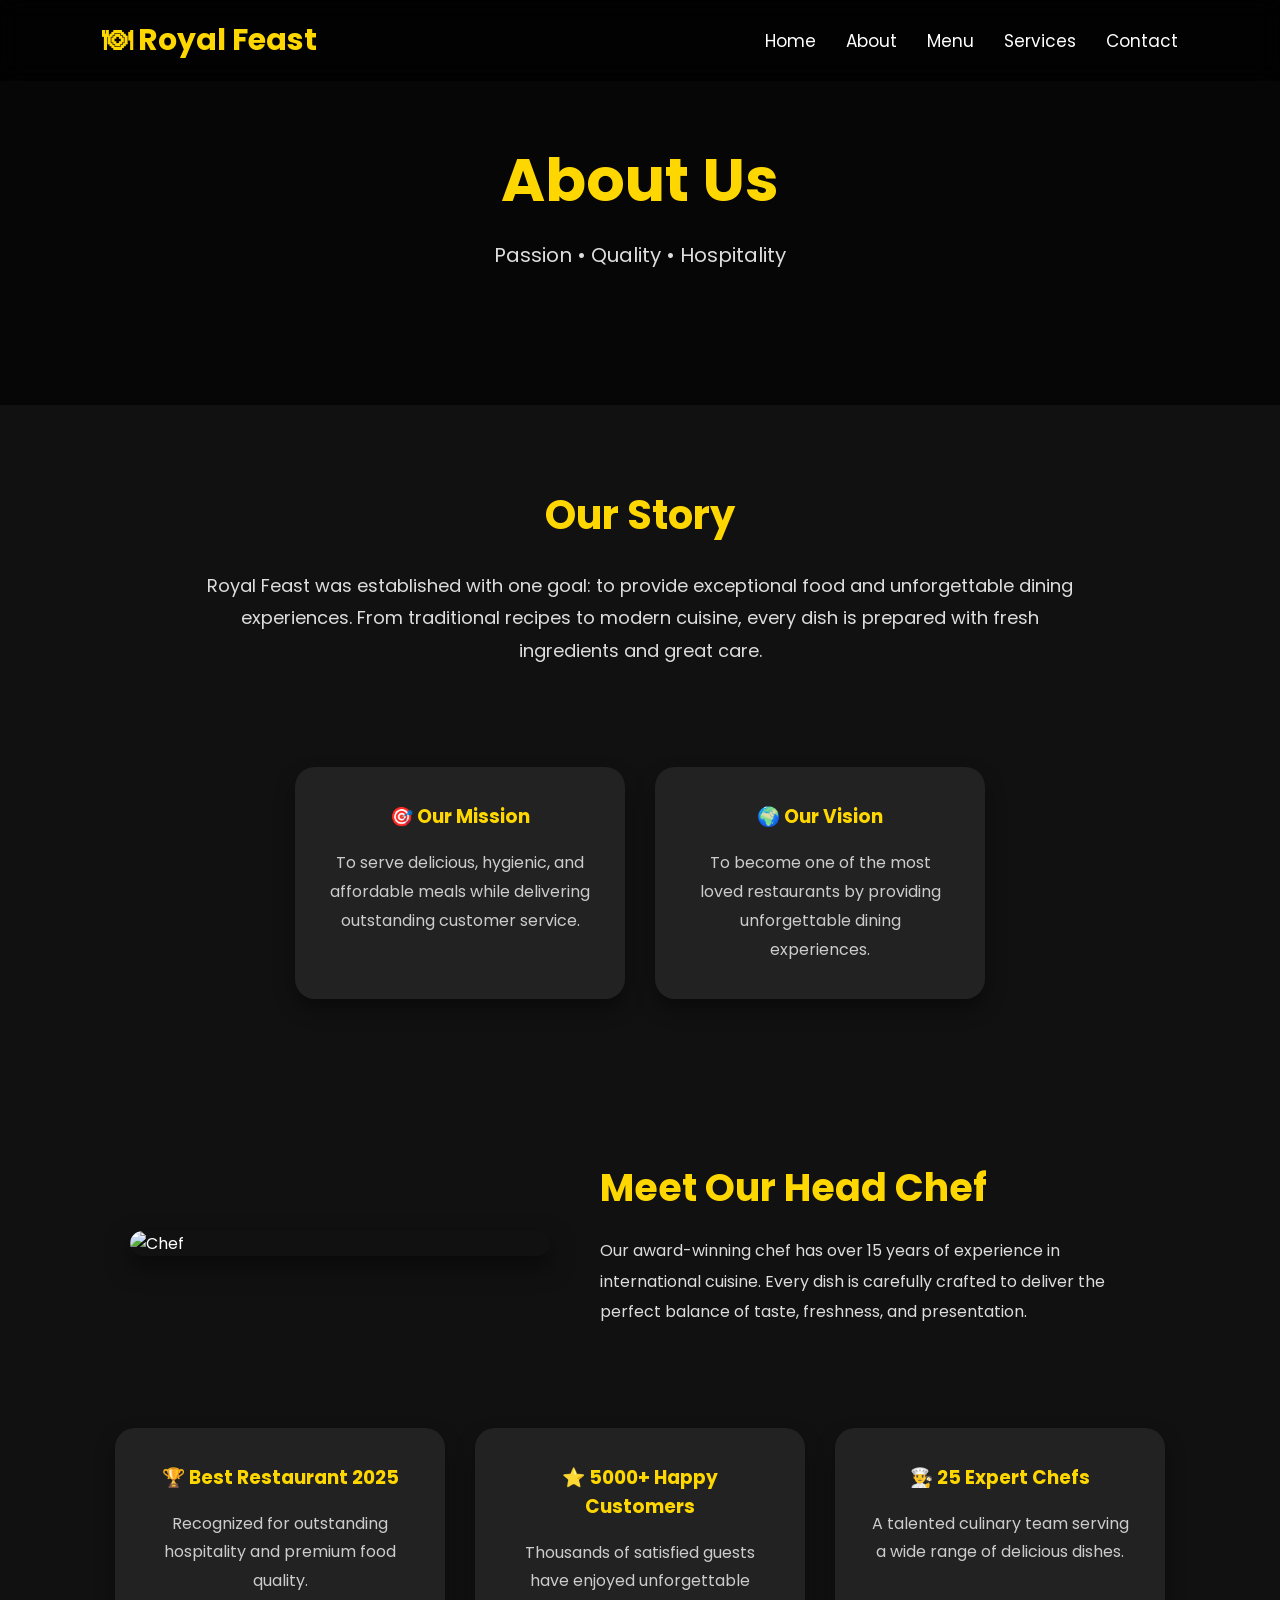
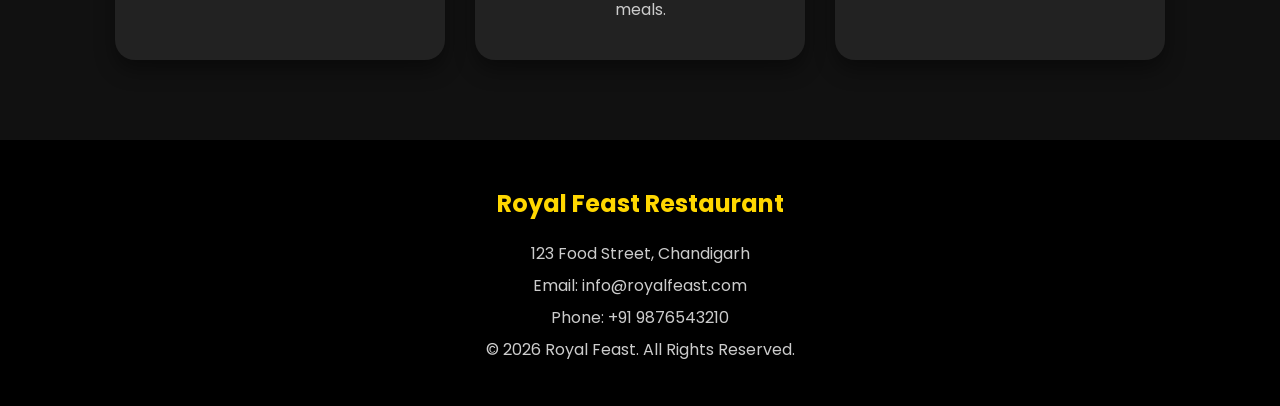
==== about.html @ c35dcff8 "Initial commit - Restaurant Website" ====
<!DOCTYPE html>
<html lang="en">

<head>

    <meta charset="UTF-8">

    <meta name="viewport" content="width=device-width, initial-scale=1.0">

    <title>About | Royal Feast Restaurant</title>

    <link rel="stylesheet" href="css/pages.css">

    <link rel="preconnect" href="https://fonts.googleapis.com">

    <link rel="preconnect" href="https://fonts.gstatic.com" crossorigin>

    <link href="https://fonts.googleapis.com/css2?family=Poppins:wght@300;400;500;600;700&display=swap" rel="stylesheet">

    <script src="js/script.js" defer></script>

</head>

<body>

    <!-- Navigation -->

    <header>

        <nav class="navbar">

            <div class="logo">🍽 Royal Feast</div>

            <ul class="nav-links">

                <li><a href="index.html">Home</a></li>

                <li><a href="about.html" class="active">About</a></li>

                <li><a href="menu.html">Menu</a></li>

                <li><a href="services.html">Services</a></li>

                <li><a href="contact.html">Contact</a></li>

            </ul>

        </nav>

    </header>

    <!-- Banner -->

    <section class="page-banner">

        <h1>About Us</h1>

        <p>Passion • Quality • Hospitality</p>

    </section>

    <!-- Our Story -->

    <section class="content-section">

        <h2>Our Story</h2>

        <p>

            Royal Feast was established with one goal: to provide exceptional
            food and unforgettable dining experiences. From traditional recipes
            to modern cuisine, every dish is prepared with fresh ingredients
            and great care.

        </p>

    </section>

    <!-- Mission & Vision -->

    <section class="cards-section">

        <div class="info-card">

            <h3>🎯 Our Mission</h3>

            <p>

                To serve delicious, hygienic, and affordable meals while
                delivering outstanding customer service.

            </p>

        </div>

        <div class="info-card">

            <h3>🌍 Our Vision</h3>

            <p>

                To become one of the most loved restaurants by providing
                unforgettable dining experiences.

            </p>

        </div>

    </section>

    <!-- Chef -->

    <section class="chef-section">

        <img src="https://images.unsplash.com/photo-1600565193348-f74bd3c7ccdf?auto=format&fit=crop&w=800&q=80"
            alt="Chef">

        <div>

            <h2>Meet Our Head Chef</h2>

            <p>

                Our award-winning chef has over 15 years of experience in
                international cuisine. Every dish is carefully crafted to
                deliver the perfect balance of taste, freshness, and
                presentation.

            </p>

        </div>

    </section>

    <!-- Achievements -->

    <section class="cards-section">

        <div class="info-card">

            <h3>🏆 Best Restaurant 2025</h3>

            <p>Recognized for outstanding hospitality and premium food quality.</p>

        </div>

        <div class="info-card">

            <h3>⭐ 5000+ Happy Customers</h3>

            <p>Thousands of satisfied guests have enjoyed unforgettable meals.</p>

        </div>

        <div class="info-card">

            <h3>👨‍🍳 25 Expert Chefs</h3>

            <p>A talented culinary team serving a wide range of delicious dishes.</p>

        </div>

    </section>

    <!-- Footer -->

    <footer>

        <h2>Royal Feast Restaurant</h2>

        <p>123 Food Street, Chandigarh</p>

        <p>Email: info@royalfeast.com</p>

        <p>Phone: +91 9876543210</p>

        <p>© <span id="year"></span> Royal Feast. All Rights Reserved.</p>

    </footer>

</body>

</html>
---- css/pages.css ----
/* =========================
   RESET
========================= */

*{
    margin:0;
    padding:0;
    box-sizing:border-box;
    font-family:'Poppins',sans-serif;
    scroll-behavior:smooth;
}

body{
    background:#111;
    color:#fff;
    overflow-x:hidden;
}

/* =========================
   NAVBAR
========================= */

.navbar{
    position:fixed;
    top:0;
    left:0;
    width:100%;
    display:flex;
    justify-content:space-between;
    align-items:center;
    padding:18px 8%;
    background:rgba(0,0,0,.65);
    backdrop-filter:blur(12px);
    z-index:999;
}

.logo{
    font-size:30px;
    font-weight:700;
    color:#FFD700;
}

.nav-links{
    display:flex;
    list-style:none;
    gap:30px;
}

.nav-links a{
    color:white;
    text-decoration:none;
    transition:.3s;
    font-size:17px;
}

.nav-links a:hover,
.active{
    color:#FFD700;
}

/* =========================
   PAGE BANNER
========================= */

.page-banner{

    height:45vh;

    display:flex;
    flex-direction:column;
    justify-content:center;
    align-items:center;

    text-align:center;

    background:
    linear-gradient(rgba(0,0,0,.65),rgba(0,0,0,.65)),
    url("https://images.unsplash.com/photo-1517248135467-4c7edcad34c4?auto=format&fit=crop&w=1600&q=80");

    background-size:cover;
    background-position:center;
}

.page-banner h1{

    font-size:60px;

    color:#FFD700;
}

.page-banner p{

    margin-top:15px;

    font-size:20px;

    color:#ddd;
}

/* =========================
   COMMON SECTION
========================= */

.content-section{

    padding:80px 10%;

    text-align:center;
}

.content-section h2{

    color:#FFD700;

    margin-bottom:25px;

    font-size:40px;
}

.content-section p{

    max-width:900px;

    margin:auto;

    line-height:1.8;

    color:#ddd;

    font-size:18px;
}

/* =========================
   INFO CARDS
========================= */

.cards-section{

    display:flex;

    justify-content:center;

    gap:30px;

    flex-wrap:wrap;

    padding:20px 8% 80px;
}

.info-card{

    background:#222;

    width:330px;

    padding:35px;

    border-radius:20px;

    text-align:center;

    transition:.4s;

    box-shadow:0 10px 20px rgba(0,0,0,.4);
}

.info-card:hover{

    transform:translateY(-10px);

    background:#2d2d2d;
}

.info-card h3{

    color:#FFD700;

    margin-bottom:18px;
}

.info-card p{

    color:#ccc;

    line-height:1.8;
}

/* =========================
   CHEF SECTION
========================= */

.chef-section{

    display:flex;

    align-items:center;

    justify-content:center;

    gap:50px;

    flex-wrap:wrap;

    padding:80px 10%;
}

.chef-section img{

    width:420px;

    border-radius:20px;

    box-shadow:0 10px 25px rgba(0,0,0,.5);
}

.chef-section div{

    max-width:550px;
}

.chef-section h2{

    color:#FFD700;

    margin-bottom:20px;

    font-size:38px;
}

.chef-section p{

    line-height:1.9;

    color:#ddd;
}

/* =========================
   MENU
========================= */

.menu-grid{

    display:grid;

    grid-template-columns:repeat(auto-fit,minmax(280px,1fr));

    gap:30px;

    padding:80px 8%;
}

.menu-card{

    background:#222;

    border-radius:18px;

    overflow:hidden;

    transition:.4s;

    text-align:center;

    box-shadow:0 10px 20px rgba(0,0,0,.5);
}

.menu-card:hover{

    transform:translateY(-8px);
}

.menu-card img{

    width:100%;

    height:220px;

    object-fit:cover;

    transition:.5s;
}

.menu-card:hover img{

    transform:scale(1.08);
}

.menu-card h3{

    margin:20px 0 10px;

    color:#FFD700;
}

.menu-card p{

    padding:0 20px;

    color:#ccc;

    line-height:1.7;
}

.menu-card span{

    display:block;

    margin:18px 0;

    color:#FFD700;

    font-size:24px;

    font-weight:bold;
}

.menu-card button{

    margin-bottom:25px;

    padding:12px 30px;

    border:none;

    border-radius:30px;

    background:#FFD700;

    color:#000;

    cursor:pointer;

    font-weight:600;

    transition:.3s;
}

.menu-card button:hover{

    background:#ff9800;
}
/* ===========================
   SERVICES SECTION
=========================== */

.services-grid{

    display:grid;

    grid-template-columns:repeat(auto-fit,minmax(280px,1fr));

    gap:30px;

    padding:80px 8%;
}

.service-card{

    background:#222;

    padding:35px;

    border-radius:20px;

    text-align:center;

    transition:.4s;

    box-shadow:0 10px 20px rgba(0,0,0,.4);
}

.service-card:hover{

    transform:translateY(-10px);

    background:#2c2c2c;
}

.service-icon{

    font-size:55px;

    margin-bottom:20px;
}

.service-card h3{

    color:#FFD700;

    margin-bottom:15px;
}

.service-card p{

    color:#ddd;

    line-height:1.8;
}

/* ===========================
   CONTACT SECTION
=========================== */

.contact-container{

    display:flex;

    justify-content:center;

    gap:40px;

    flex-wrap:wrap;

    padding:80px 8%;
}

.contact-form,
.contact-info{

    flex:1;

    min-width:320px;

    background:#222;

    padding:35px;

    border-radius:20px;

    box-shadow:0 10px 20px rgba(0,0,0,.4);
}

.contact-form h2,
.contact-info h2{

    color:#FFD700;

    margin-bottom:25px;
}

.contact-form input,
.contact-form textarea{

    width:100%;

    padding:15px;

    margin-bottom:18px;

    border:none;

    border-radius:10px;

    background:#333;

    color:white;

    font-size:16px;

    outline:none;
}

.contact-form textarea{

    resize:none;
}

.contact-form button{

    width:100%;

    padding:15px;

    background:#FFD700;

    color:black;

    border:none;

    border-radius:30px;

    cursor:pointer;

    font-size:16px;

    font-weight:bold;

    transition:.3s;
}

.contact-form button:hover{

    background:#ff9800;
}

.info-box{

    margin-bottom:25px;
}

.info-box h3{

    color:#FFD700;

    margin-bottom:10px;
}

.info-box p{

    color:#ddd;

    line-height:1.7;
}

/* ===========================
   GOOGLE MAP
=========================== */

.map-section{

    padding:40px 8% 80px;

    text-align:center;
}

.map-section h2{

    color:#FFD700;

    margin-bottom:25px;
}

.map-section iframe{

    width:100%;

    height:420px;

    border:none;

    border-radius:20px;

    box-shadow:0 10px 20px rgba(0,0,0,.4);
}

/* ===========================
   FOOTER
=========================== */

footer{

    background:#000;

    text-align:center;

    padding:40px 20px;

    line-height:2;
}

footer h2{

    color:#FFD700;

    margin-bottom:10px;
}

footer p{

    color:#ccc;
}

/* ===========================
   RESPONSIVE DESIGN
=========================== */

@media(max-width:992px){

.navbar{

flex-direction:column;

padding:20px;

}

.nav-links{

margin-top:15px;

flex-wrap:wrap;

justify-content:center;

gap:18px;

}

.page-banner h1{

font-size:45px;

}

.page-banner p{

font-size:18px;

}

.chef-section{

text-align:center;

}

.chef-section img{

width:100%;

max-width:420px;

}

}

@media(max-width:768px){

.content-section{

padding:60px 8%;

}

.cards-section{

padding:20px 5% 60px;

}

.menu-grid{

padding:60px 5%;

}

.services-grid{

padding:60px 5%;

}

.contact-container{

padding:60px 5%;

}

.map-section{

padding:40px 5% 60px;

}

.page-banner h1{

font-size:36px;

}

.page-banner p{

font-size:16px;

}

.logo{

font-size:26px;

}

.nav-links a{

font-size:15px;

}

.menu-card,
.info-card,
.service-card{

width:100%;

}

}

@media(max-width:480px){

.page-banner{

height:38vh;

}

.page-banner h1{

font-size:30px;

}

.content-section h2,
.chef-section h2{

font-size:30px;

}

.contact-form,
.contact-info{

padding:25px;

}

.contact-form input,
.contact-form textarea{

font-size:15px;

}

.contact-form button{

font-size:15px;

}

footer{

padding:30px 15px;

}

}
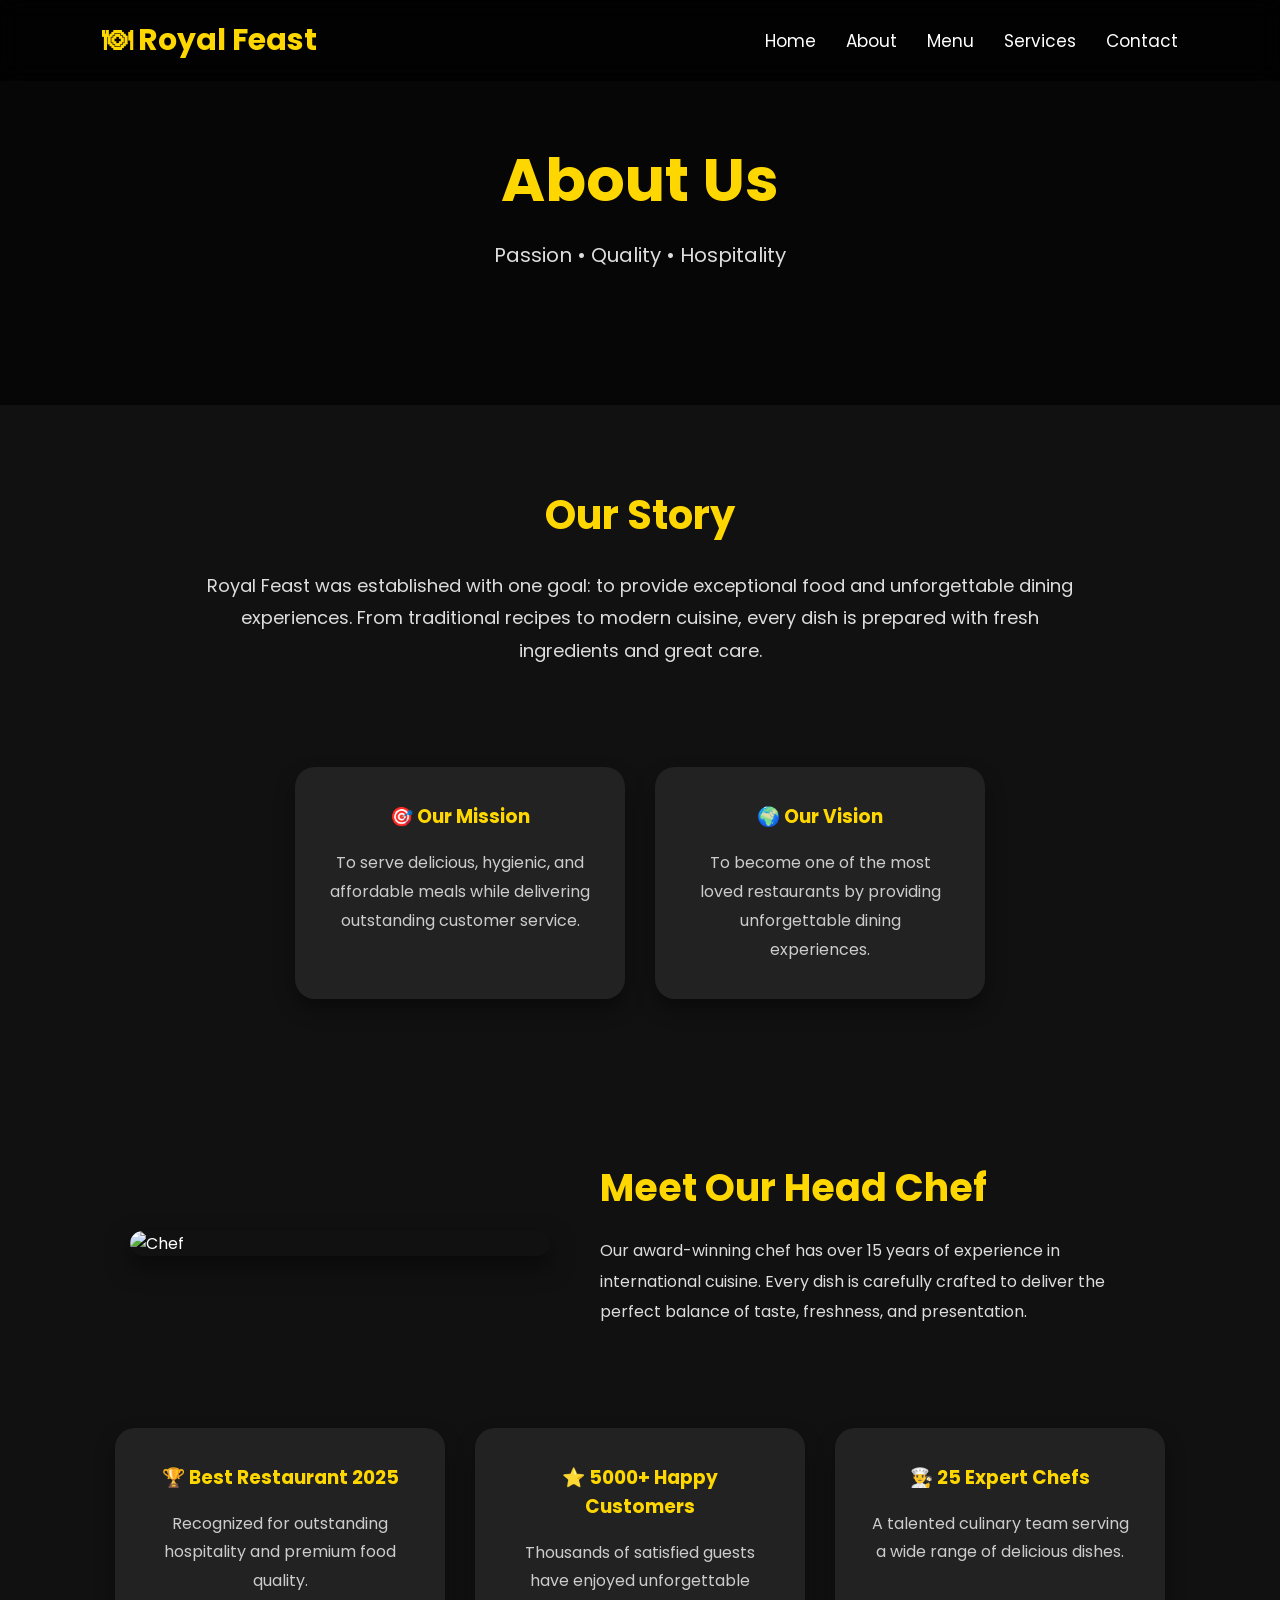
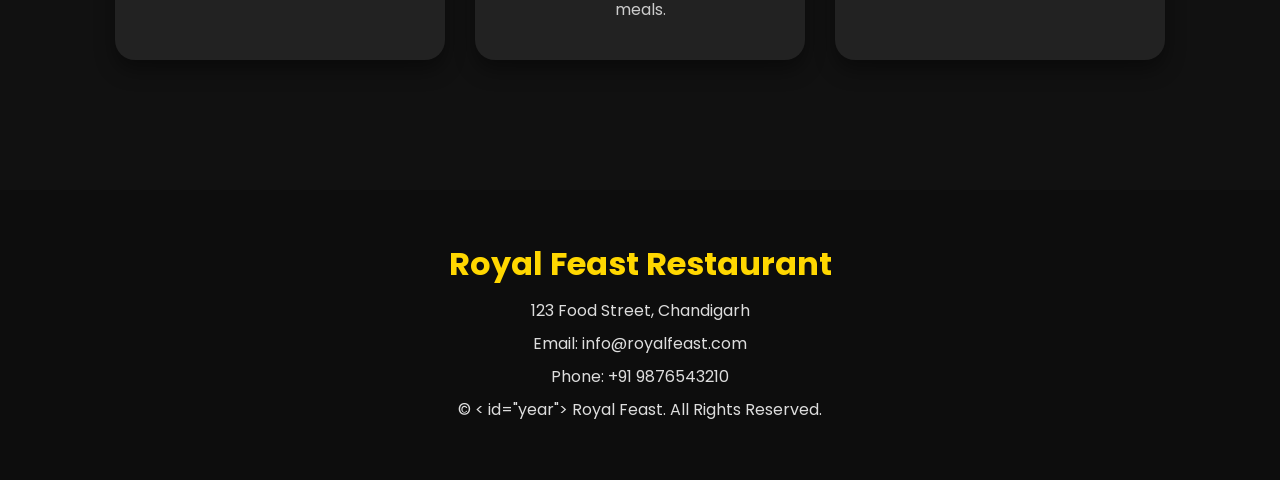
==== commit 0fe867b8: "Fix HTML syntax in footer copyright section" ====
--- a/about.html
+++ b/about.html
@@ -2,7 +2,6 @@
 <html lang="en">
 
 <head>
-
     <meta charset="UTF-8">
 
     <meta name="viewport" content="width=device-width, initial-scale=1.0">
@@ -174,10 +173,10 @@
 
         <p>Phone: +91 9876543210</p>
 
-        <p>© <span id="year"></span> Royal Feast. All Rights Reserved.</p>
+        <p>© <  id="year"></  > Royal Feast. All Rights Reserved.</p>
 
     </footer>
 
 </body>
 
-</html>+</html>
--- a/css/pages.css
+++ b/css/pages.css
@@ -547,27 +547,49 @@
    FOOTER
 =========================== */
 
-footer{
-
-    background:#000;
-
-    text-align:center;
-
-    padding:40px 20px;
-
-    line-height:2;
-}
-
-footer h2{
-
-    color:#FFD700;
-
-    margin-bottom:10px;
-}
-
-footer p{
-
-    color:#ccc;
+footer {
+    background: #0d0d0d;
+    color: white;
+    text-align: center;
+    padding: 50px 20px;
+    margin-top: 50px;
+}
+
+footer h2 {
+    color: #FFD700;
+    margin-bottom: 10px;
+    font-size: 32px;
+}
+
+footer p {
+    color: #ddd;
+    margin: 8px 0;
+    font-size: 16px;
+}
+
+.footer-contact {
+    margin: 25px 0;
+}
+
+.social-icons {
+    margin: 25px 0;
+}
+
+.social-icons a {
+    text-decoration: none;
+    font-size: 28px;
+    margin: 0 12px;
+    transition: 0.3s;
+}
+
+.social-icons a:hover {
+    transform: scale(1.2);
+}
+
+footer hr {
+    width: 80%;
+    margin: 25px auto;
+    border: 1px solid #444;
 }
 
 /* ===========================
